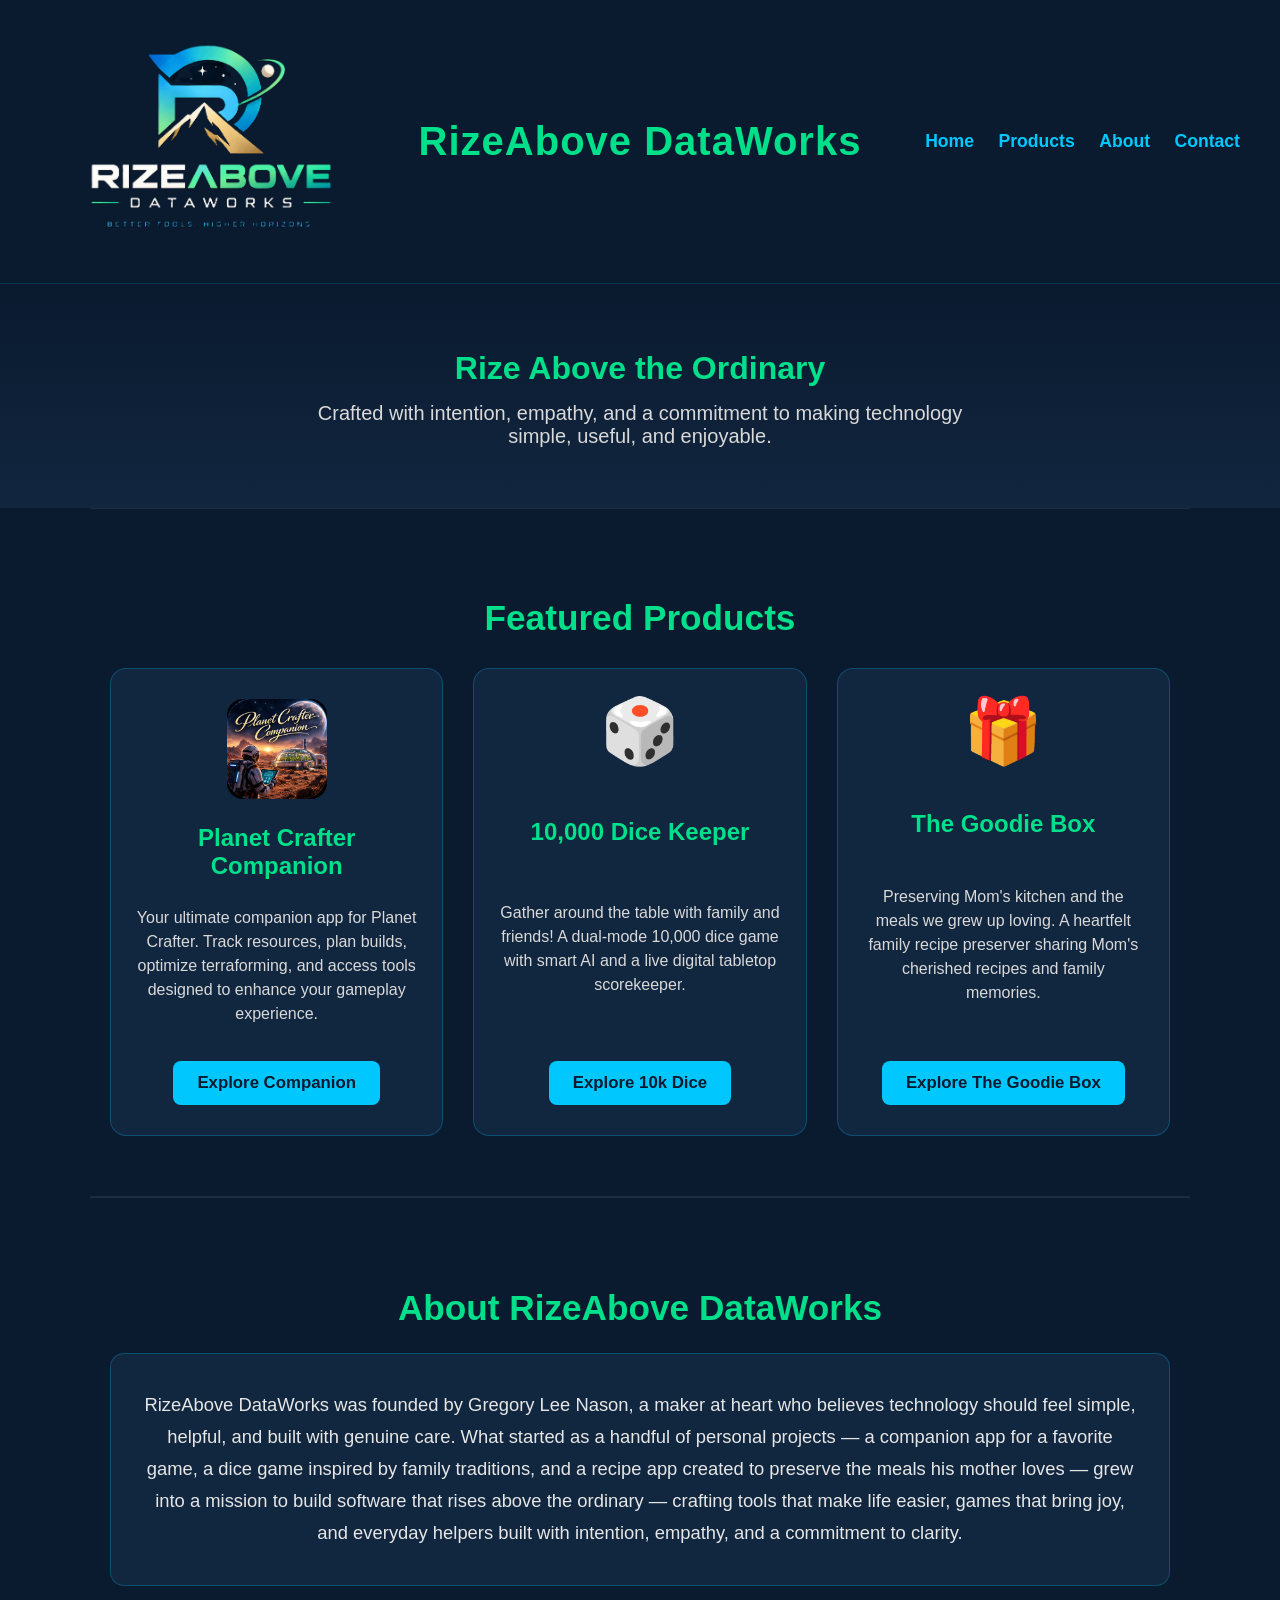
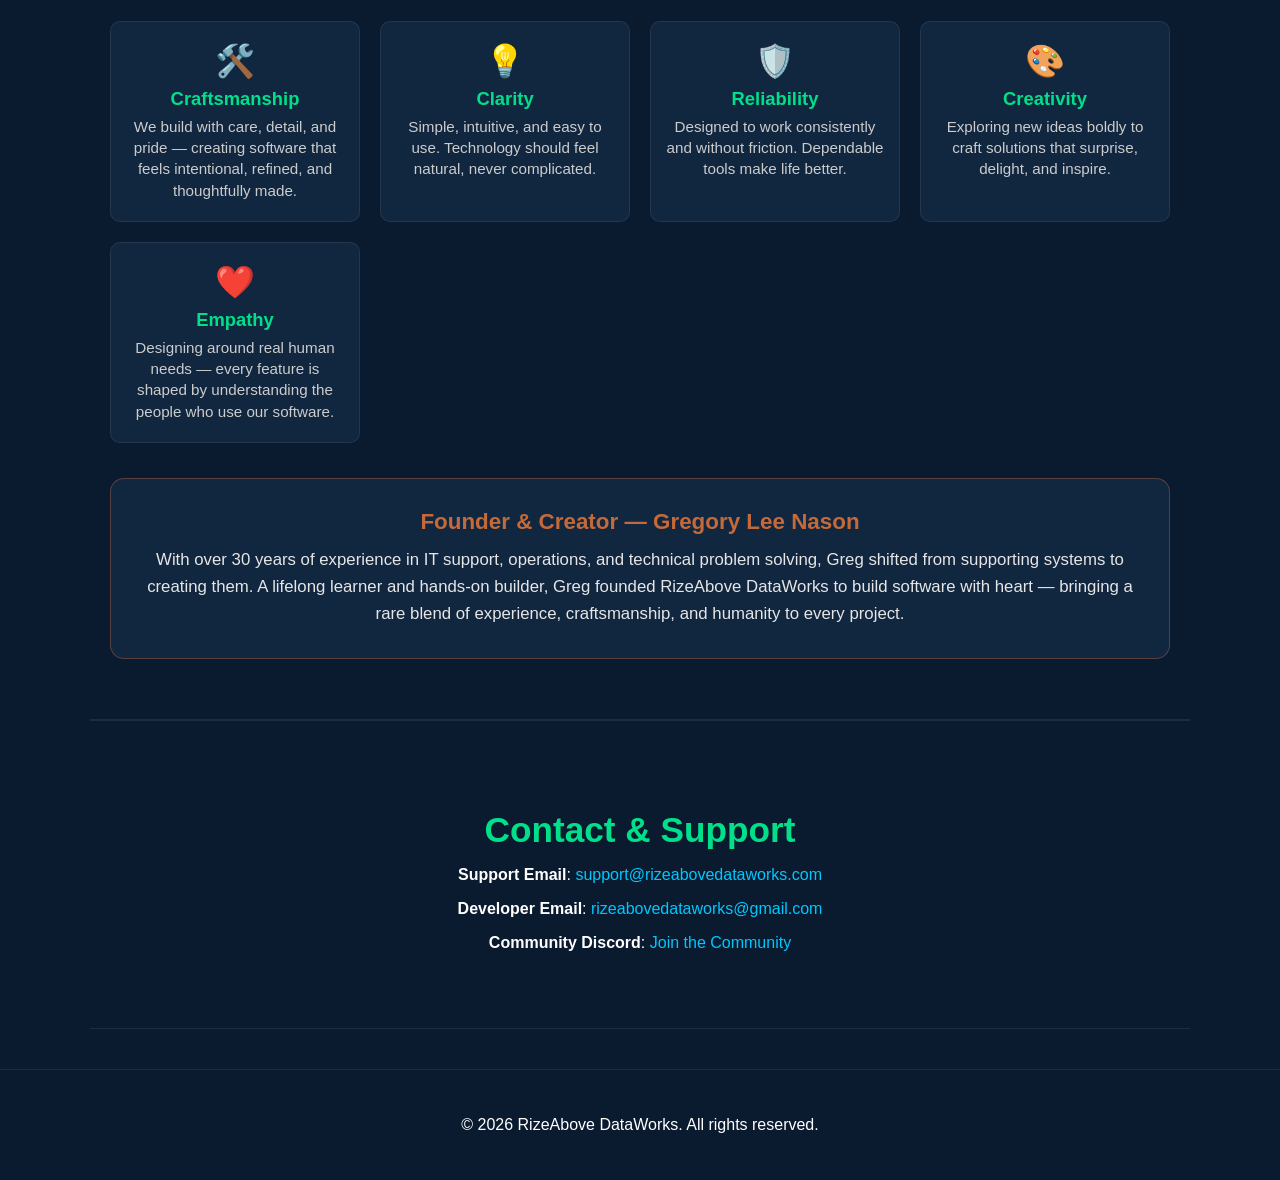
==== index.html @ 22bb2640 "Update website product titles to 10,000 Dice Keeper" ====
<!DOCTYPE html>
<html lang="en">
<head>
    <meta charset="UTF-8">
    <meta name="viewport" content="width=device-width, initial-scale=1.0">
    <title>RizeAbove DataWorks — Rize Above the Ordinary</title>
    <link rel="stylesheet" href="style.css">
</head>

<body>

<header class="header-bar">
    <div class="header-left">
        <a href="index.html"><img src="logo.png" alt="RizeAbove DataWorks Logo" class="logo"></a>
    </div>

    <div class="header-center">
        <h1 class="site-title">RizeAbove DataWorks</h1>
    </div>

    <nav class="header-right">
        <a href="#hero">Home</a>
        <a href="#products">Products</a>
        <a href="#about">About</a>
        <a href="#contact">Contact</a>
    </nav>
</header>

<section id="hero" class="hero-section text-center">
    <h2 class="hero-tagline">Rize Above the Ordinary</h2>
    <p class="hero-sub">Crafted with intention, empathy, and a commitment to making technology simple, useful, and enjoyable.</p>
</section>

<main class="main-container text-center">

<!-- FEATURED PRODUCTS GRID -->
<section id="products" class="section section-dark text-center">
    <h2 class="section-title">Featured Products</h2>

    <div class="products-grid">
        <div class="product-card-item">
            <img src="pcc_badge.png" alt="Planet Crafter Companion Badge" class="product-card-icon">
            <h3>Planet Crafter Companion</h3>
            <p>Your ultimate companion app for Planet Crafter. Track resources, plan builds, optimize terraforming, and access tools designed to enhance your gameplay experience.</p>
            <a href="companion.html" class="button">Explore Companion</a>
        </div>

        <div class="product-card-item">
            <div class="product-card-emoji">🎲</div>
            <h3>10,000 Dice Keeper</h3>
            <p>Gather around the table with family and friends! A dual-mode 10,000 dice game with smart AI and a live digital tabletop scorekeeper.</p>
            <a href="10k_dice.html" class="button">Explore 10k Dice</a>
        </div>

        <div class="product-card-item">
            <div class="product-card-emoji">🎁</div>
            <h3>The Goodie Box</h3>
            <p>Preserving Mom's kitchen and the meals we grew up loving. A heartfelt family recipe preserver sharing Mom's cherished recipes and family memories.</p>
            <a href="moms_kitchen.html" class="button">Explore The Goodie Box</a>
        </div>
    </div>
</section>

<!-- CARD-STYLE ABOUT RIZEABOVE DATAWORKS -->
<section id="about" class="section section-dark text-center">
    <h2 class="section-title">About RizeAbove DataWorks</h2>

    <div class="about-card">
        <p>RizeAbove DataWorks was founded by Gregory Lee Nason, a maker at heart who believes technology should feel simple, helpful, and built with genuine care. What started as a handful of personal projects — a companion app for a favorite game, a dice game inspired by family traditions, and a recipe app created to preserve the meals his mother loves — grew into a mission to build software that rises above the ordinary — crafting tools that make life easier, games that bring joy, and everyday helpers built with intention, empathy, and a commitment to clarity.</p>
    </div>

    <!-- MISSION & BRAND VALUES CARDS -->
    <div class="brand-values-grid">
        <div class="value-card">
            <div class="value-icon">🛠️</div>
            <h4>Craftsmanship</h4>
            <p>We build with care, detail, and pride — creating software that feels intentional, refined, and thoughtfully made.</p>
        </div>

        <div class="value-card">
            <div class="value-icon">💡</div>
            <h4>Clarity</h4>
            <p>Simple, intuitive, and easy to use. Technology should feel natural, never complicated.</p>
        </div>

        <div class="value-card">
            <div class="value-icon">🛡️</div>
            <h4>Reliability</h4>
            <p>Designed to work consistently and without friction. Dependable tools make life better.</p>
        </div>

        <div class="value-card">
            <div class="value-icon">🎨</div>
            <h4>Creativity</h4>
            <p>Exploring new ideas boldly to craft solutions that surprise, delight, and inspire.</p>
        </div>

        <div class="value-card">
            <div class="value-icon">❤️</div>
            <h4>Empathy</h4>
            <p>Designing around real human needs — every feature is shaped by understanding the people who use our software.</p>
        </div>
    </div>

    <!-- FOUNDER BIO CARD -->
    <div class="founder-card">
        <h3>Founder &amp; Creator — Gregory Lee Nason</h3>
        <p>With over 30 years of experience in IT support, operations, and technical problem solving, Greg shifted from supporting systems to creating them. A lifelong learner and hands-on builder, Greg founded RizeAbove DataWorks to build software with heart — bringing a rare blend of experience, craftsmanship, and humanity to every project.</p>
    </div>

</section>

<section id="contact" class="section section-dark text-center">
    <h2 class="section-title">Contact &amp; Support</h2>
    <p><strong>Support Email</strong>: <a href="mailto:support@rizeabovedataworks.com">support@rizeabovedataworks.com</a></p>
    <p><strong>Developer Email</strong>: <a href="mailto:rizeabovedataworks@gmail.com">rizeabovedataworks@gmail.com</a></p>
    <p><strong>Community Discord</strong>: <a href="https://discord.gg/yourserver" target="_blank">Join the Community</a></p>
</section>

</main>

<footer>
    <p>© 2026 RizeAbove DataWorks. All rights reserved.</p>
</footer>

</body>
</html>
---- style.css ----
/* GLOBAL */
body {
    margin: 0;
    font-family: Arial, sans-serif;
    background-color: #0A1A2F;
    color: #FFFFFF;
    scroll-behavior: smooth;
    text-align: center;
}

.text-center {
    text-align: center;
}

a {
    color: #00C8FF;
    text-decoration: none;
    transition: color 0.2s ease;
}

a:hover {
    color: #00E08A;
}

/* HEADER */
.header-bar {
    display: grid;
    grid-template-columns: 1fr 1.5fr 1fr;
    align-items: center;
    padding: 18px 40px;
    background-color: #0A1A2F;
    position: sticky;
    top: 0;
    z-index: 100;
    border-bottom: 1px solid rgba(0, 200, 255, 0.15);
}

.logo {
    max-width: 280px;
    height: auto;
}

.header-center {
    text-align: center;
}

.site-title {
    font-size: 2.5rem;
    margin: 0;
    color: #00E08A;
    letter-spacing: 1px;
}

.header-right {
    text-align: right;
}

.header-right a {
    margin-left: 20px;
    font-size: 1.1rem;
    font-weight: bold;
}

/* HERO */
.hero-section {
    text-align: center;
    padding: 40px 20px 60px;
    background: linear-gradient(#0A1A2F, #11263F);
}

.hero-badge {
    width: 140px;
    height: 140px;
    margin-bottom: 15px;
    border-radius: 20px;
    box-shadow: 0 0 20px rgba(0, 224, 138, 0.3);
}

.hero-title {
    font-size: 3rem;
    margin: 10px 0;
    color: #FFFFFF;
}

.hero-tagline {
    font-size: 2rem;
    margin-bottom: 15px;
    color: #00E08A;
}

.hero-sub {
    font-size: 1.25rem;
    color: #D9D9D9;
    max-width: 700px;
    margin: 0 auto;
}

/* MAIN CONTAINER */
.main-container {
    max-width: 1100px;
    margin: 0 auto;
    padding: 0 20px;
}

/* SECTIONS */
.section {
    padding: 60px 20px;
    margin: 0 auto;
    text-align: center;
}

.section-dark {
    background-color: #0A1A2F;
    border-top: 1px solid rgba(255,255,255,0.08);
    border-bottom: 1px solid rgba(255,255,255,0.08);
}

.section-title {
    font-size: 2.2rem;
    color: #00E08A;
    margin-bottom: 15px;
}

.section-sub {
    font-size: 1.1rem;
    color: #D9D9D9;
    margin-bottom: 40px;
}

/* PRODUCTS GRID (HOMEPAGE) */
.products-grid {
    display: grid;
    grid-template-columns: repeat(auto-fit, minmax(300px, 1fr));
    gap: 30px;
    margin-top: 30px;
}

.product-card-item {
    background-color: #11263F;
    padding: 30px 25px;
    border-radius: 16px;
    border: 1px solid rgba(0, 200, 255, 0.25);
    text-align: center;
    transition: transform 0.2s ease, border-color 0.2s ease, box-shadow 0.2s ease;
    display: flex;
    flex-direction: column;
    align-items: center;
    justify-content: space-between;
}

.product-card-item:hover {
    transform: translateY(-6px);
    border-color: #00E08A;
    box-shadow: 0 0 25px rgba(0, 224, 138, 0.2);
}

.product-card-icon {
    width: 100px;
    height: 100px;
    border-radius: 16px;
    margin-bottom: 15px;
}

.product-card-emoji {
    font-size: 4rem;
    margin-bottom: 15px;
    line-height: 1;
}

.product-card-item h3 {
    color: #00E08A;
    font-size: 1.5rem;
    margin: 10px 0;
}

.product-card-item p {
    color: #D9D9D9;
    font-size: 1rem;
    line-height: 1.5;
    margin-bottom: 20px;
}

/* ABOUT CARDS & BRAND FOUNDATION */
.about-card {
    background-color: #11263F;
    padding: 35px 30px;
    border-radius: 14px;
    border: 1px solid rgba(0, 200, 255, 0.25);
    margin-top: 25px;
    margin-bottom: 35px;
    text-align: center;
}

.about-card p {
    font-size: 1.15rem;
    line-height: 1.75;
    color: #E6E6E6;
    margin: 0;
}

.brand-values-grid {
    display: grid;
    grid-template-columns: repeat(auto-fit, minmax(200px, 1fr));
    gap: 20px;
    margin-bottom: 35px;
}

.value-card {
    background-color: #11263F;
    padding: 20px 15px;
    border-radius: 10px;
    border: 1px solid rgba(255, 255, 255, 0.08);
    text-align: center;
    transition: transform 0.2s ease, border-color 0.2s ease;
}

.value-card:hover {
    transform: translateY(-3px);
    border-color: #00E08A;
}

.value-icon {
    font-size: 2rem;
    margin-bottom: 8px;
}

.value-card h4 {
    color: #00E08A;
    font-size: 1.15rem;
    margin: 6px 0;
}

.value-card p {
    color: #CCCCCC;
    font-size: 0.95rem;
    line-height: 1.4;
    margin: 0;
}

.founder-card {
    background-color: #11263F;
    padding: 30px 25px;
    border-radius: 14px;
    border: 1px solid rgba(196, 106, 58, 0.4);
    text-align: center;
}

.founder-card h3 {
    color: #C46A3A;
    font-size: 1.4rem;
    margin-top: 0;
    margin-bottom: 12px;
}

.founder-card p {
    color: #E6E6E6;
    font-size: 1.05rem;
    line-height: 1.6;
    margin: 0;
}

/* FEATURES GRID */
.features-grid {
    display: grid;
    grid-template-columns: repeat(auto-fit, minmax(300px, 1fr));
    gap: 25px;
    margin-top: 30px;
}

.feature-card {
    background-color: #11263F;
    padding: 30px 20px;
    border-radius: 12px;
    border: 1px solid rgba(0, 200, 255, 0.2);
    text-align: center;
    transition: transform 0.2s ease, border-color 0.2s ease;
}

.feature-card:hover {
    transform: translateY(-5px);
    border-color: #00E08A;
}

.feature-icon {
    font-size: 2.5rem;
    margin-bottom: 12px;
}

.feature-card h3 {
    color: #00C8FF;
    font-size: 1.4rem;
    margin-bottom: 10px;
}

.feature-card p {
    color: #D9D9D9;
    font-size: 1rem;
    line-height: 1.5;
}

/* APP SCREENSHOTS GRID */
.app-screenshots-grid {
    display: grid;
    grid-template-columns: repeat(auto-fit, minmax(280px, 1fr));
    gap: 30px;
    margin-top: 30px;
}

.ss-card {
    background-color: #11263F;
    padding: 20px;
    border-radius: 16px;
    border: 1px solid rgba(0, 200, 255, 0.25);
    text-align: center;
    transition: transform 0.2s ease, border-color 0.2s ease, box-shadow 0.2s ease;
}

.ss-card:hover {
    transform: translateY(-6px);
    border-color: #00E08A;
    box-shadow: 0 0 25px rgba(0, 224, 138, 0.2);
}

.ss-img {
    width: 100%;
    max-height: 480px;
    object-fit: contain;
    border-radius: 12px;
    background-color: #0A1A2F;
    border: 1px solid rgba(255, 255, 255, 0.1);
}

.ss-card h4 {
    color: #00E08A;
    font-size: 1.35rem;
    margin: 16px 0 8px;
}

.ss-card p {
    color: #D9D9D9;
    font-size: 0.95rem;
    line-height: 1.45;
    margin: 0;
}

/* GALLERY GRID */
.gallery-grid {
    display: grid;
    grid-template-columns: repeat(auto-fit, minmax(320px, 1fr));
    gap: 30px;
    margin-top: 30px;
}

.gallery-card {
    background-color: #11263F;
    padding: 20px;
    border-radius: 14px;
    border: 1px solid rgba(255, 255, 255, 0.1);
    text-align: center;
    transition: transform 0.2s ease, border-color 0.2s ease;
}

.gallery-card:hover {
    transform: translateY(-5px);
    border-color: #00E08A;
}

.gallery-img {
    width: 100%;
    height: 200px;
    object-fit: cover;
    border-radius: 10px;
    border: 1px solid rgba(0, 200, 255, 0.3);
}

.gallery-card h4 {
    color: #00E08A;
    font-size: 1.3rem;
    margin: 15px 0 8px;
}

.gallery-card p {
    color: #D9D9D9;
    font-size: 0.95rem;
    line-height: 1.4;
}

/* PRODUCT FLEX */
.product-flex {
    display: flex;
    align-items: center;
    justify-content: center;
    gap: 30px;
    margin-top: 25px;
    text-align: left;
}

.product-icon {
    width: 130px;
    height: 130px;
    border-radius: 16px;
}

/* BUTTON */
.button {
    display: inline-block;
    margin-top: 15px;
    padding: 12px 24px;
    background-color: #00C8FF;
    color: #0A1A2F;
    border-radius: 8px;
    font-weight: bold;
    font-size: 1.05rem;
    transition: background-color 0.2s ease;
}

.button:hover {
    background-color: #00E08A;
}

/* FOOTER */
footer {
    text-align: center;
    padding: 30px 20px;
    border-top: 1px solid rgba(255,255,255,0.08);
    margin-top: 40px;
}

.disclaimer {
    color: #888888;
    font-size: 0.85rem;
    margin-top: 8px;
}
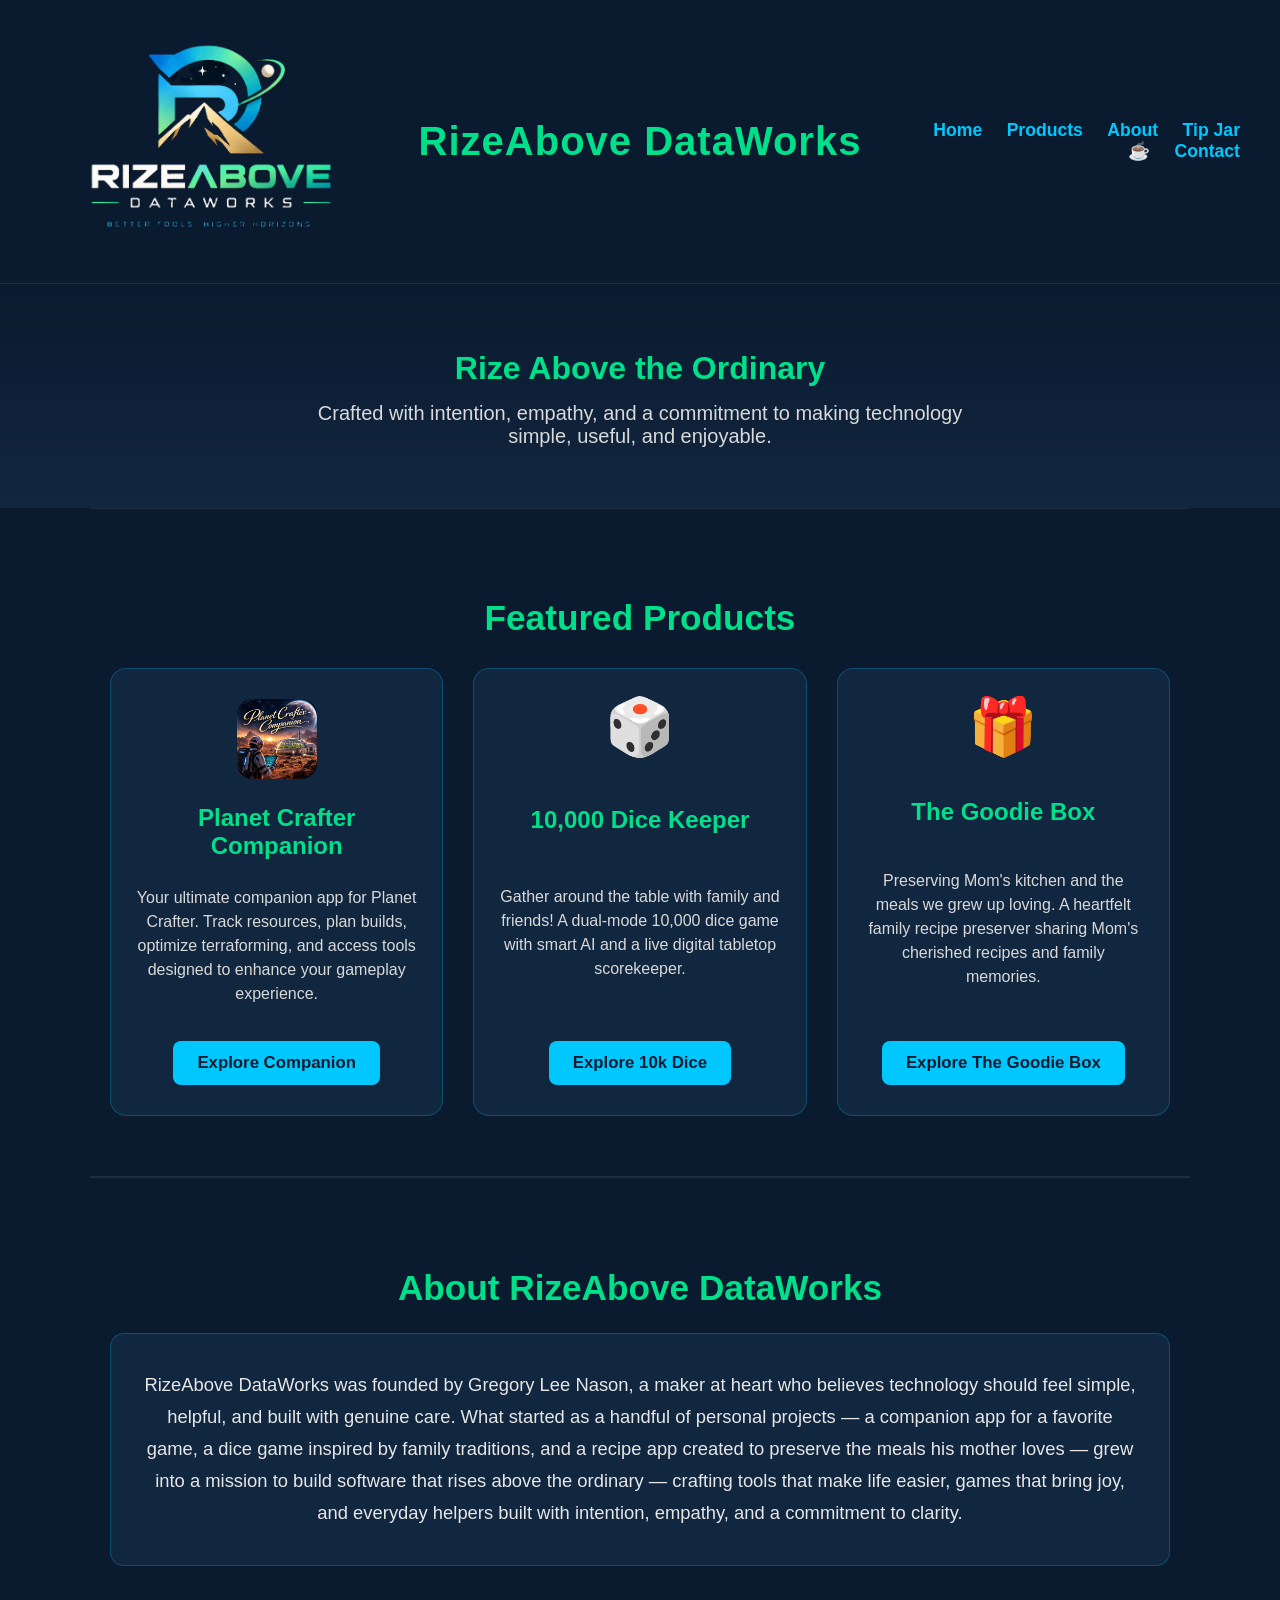
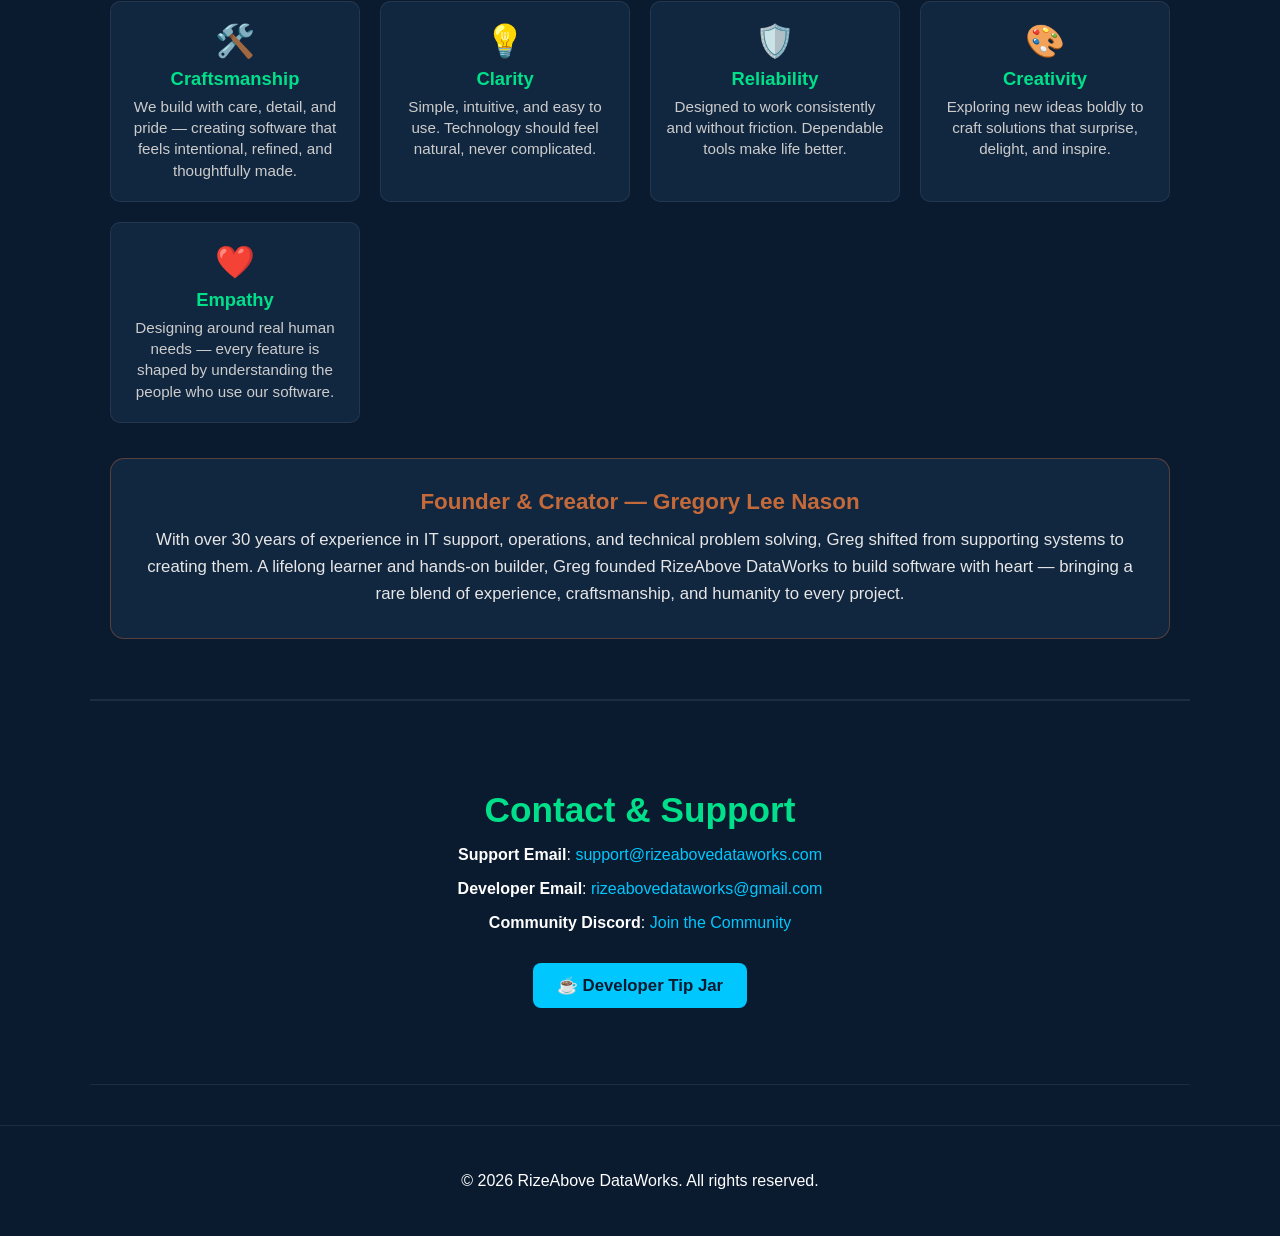
==== commit 30e1e22c: "Add dedicated tip.html Developer Tip Jar page linked to PayPal donate checkout" ====
--- a/index.html
+++ b/index.html
@@ -22,6 +22,7 @@
         <a href="#hero">Home</a>
         <a href="#products">Products</a>
         <a href="#about">About</a>
+        <a href="tip.html">Tip Jar ☕</a>
         <a href="#contact">Contact</a>
     </nav>
 </header>
@@ -115,6 +116,7 @@
     <p><strong>Support Email</strong>: <a href="mailto:support@rizeabovedataworks.com">support@rizeabovedataworks.com</a></p>
     <p><strong>Developer Email</strong>: <a href="mailto:rizeabovedataworks@gmail.com">rizeabovedataworks@gmail.com</a></p>
     <p><strong>Community Discord</strong>: <a href="https://discord.gg/yourserver" target="_blank">Join the Community</a></p>
+    <p style="margin-top: 15px;"><a href="tip.html" class="button">☕ Developer Tip Jar</a></p>
 </section>
 
 </main>
--- a/style.css
+++ b/style.css
@@ -155,14 +155,15 @@
 }
 
 .product-card-icon {
-    width: 100px;
-    height: 100px;
+    width: 80px;
+    height: 80px;
+    object-fit: contain;
     border-radius: 16px;
     margin-bottom: 15px;
 }
 
 .product-card-emoji {
-    font-size: 4rem;
+    font-size: 3.5rem;
     margin-bottom: 15px;
     line-height: 1;
 }
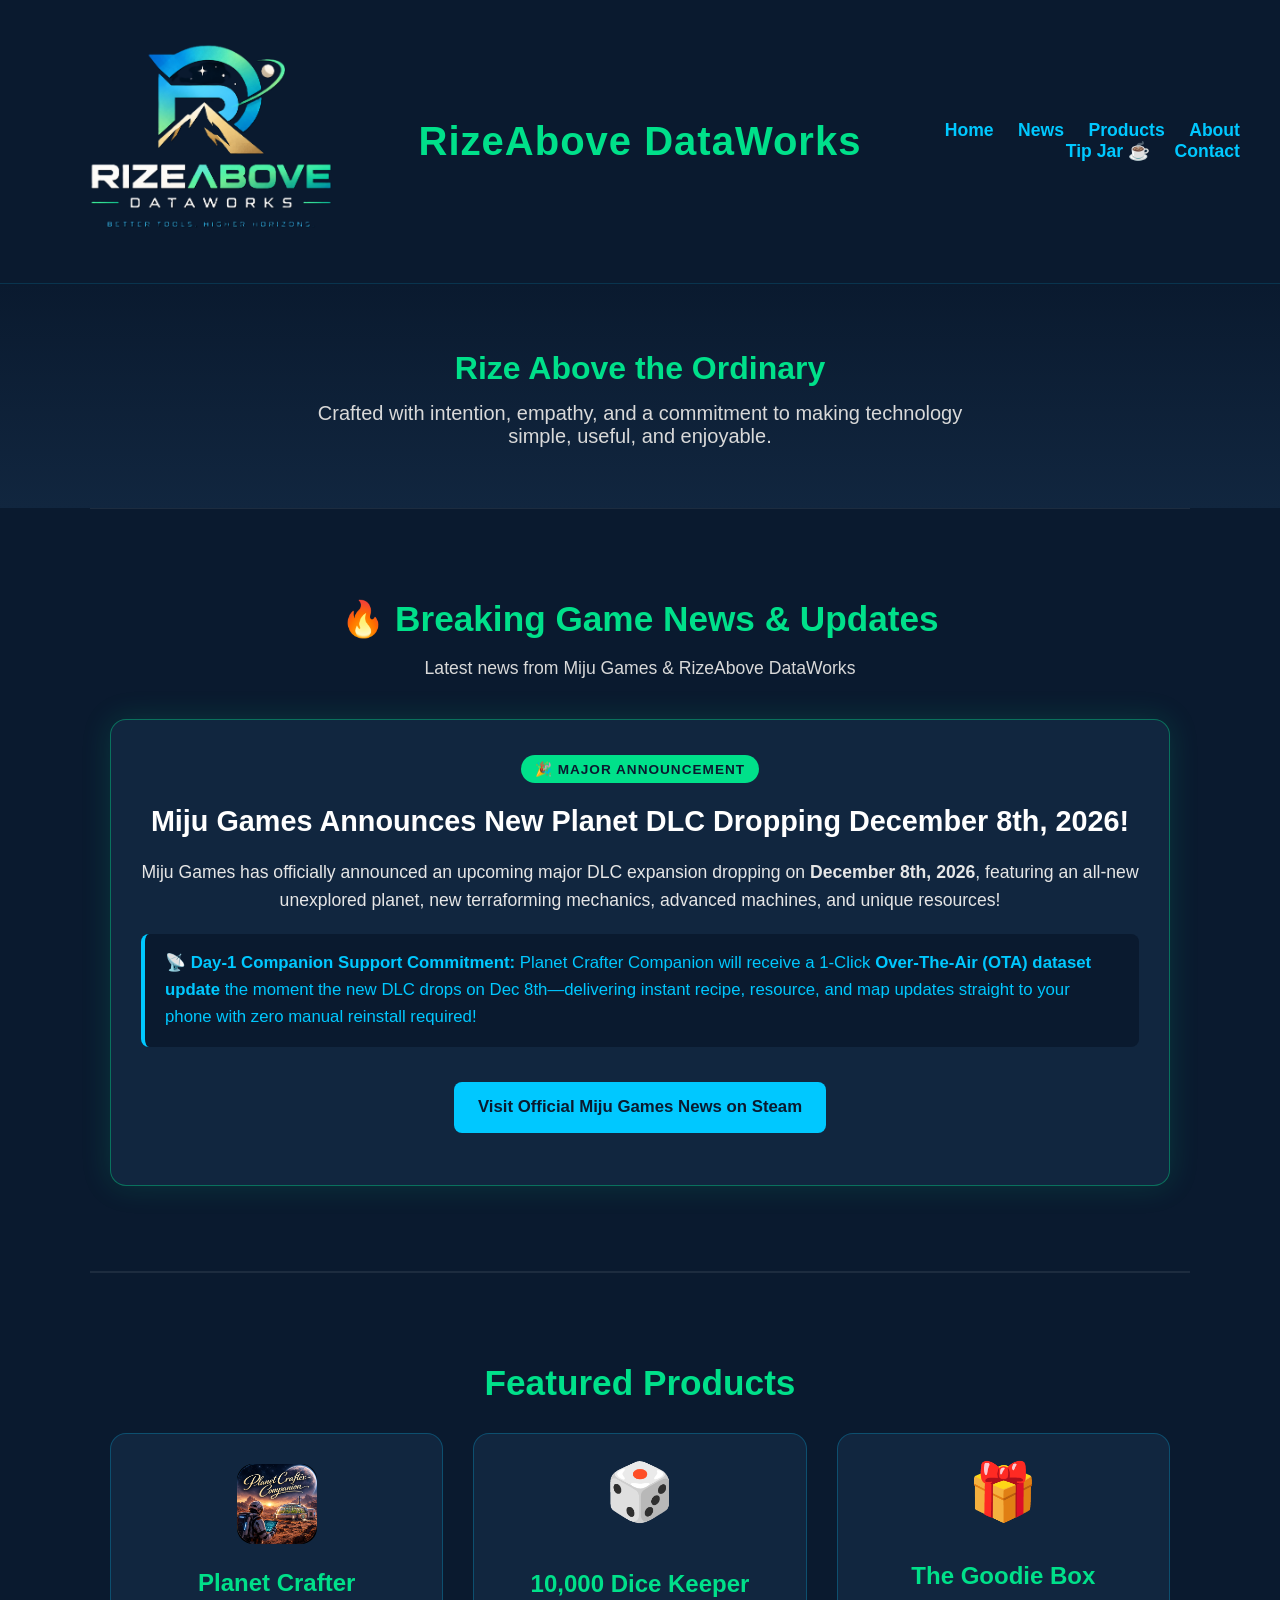
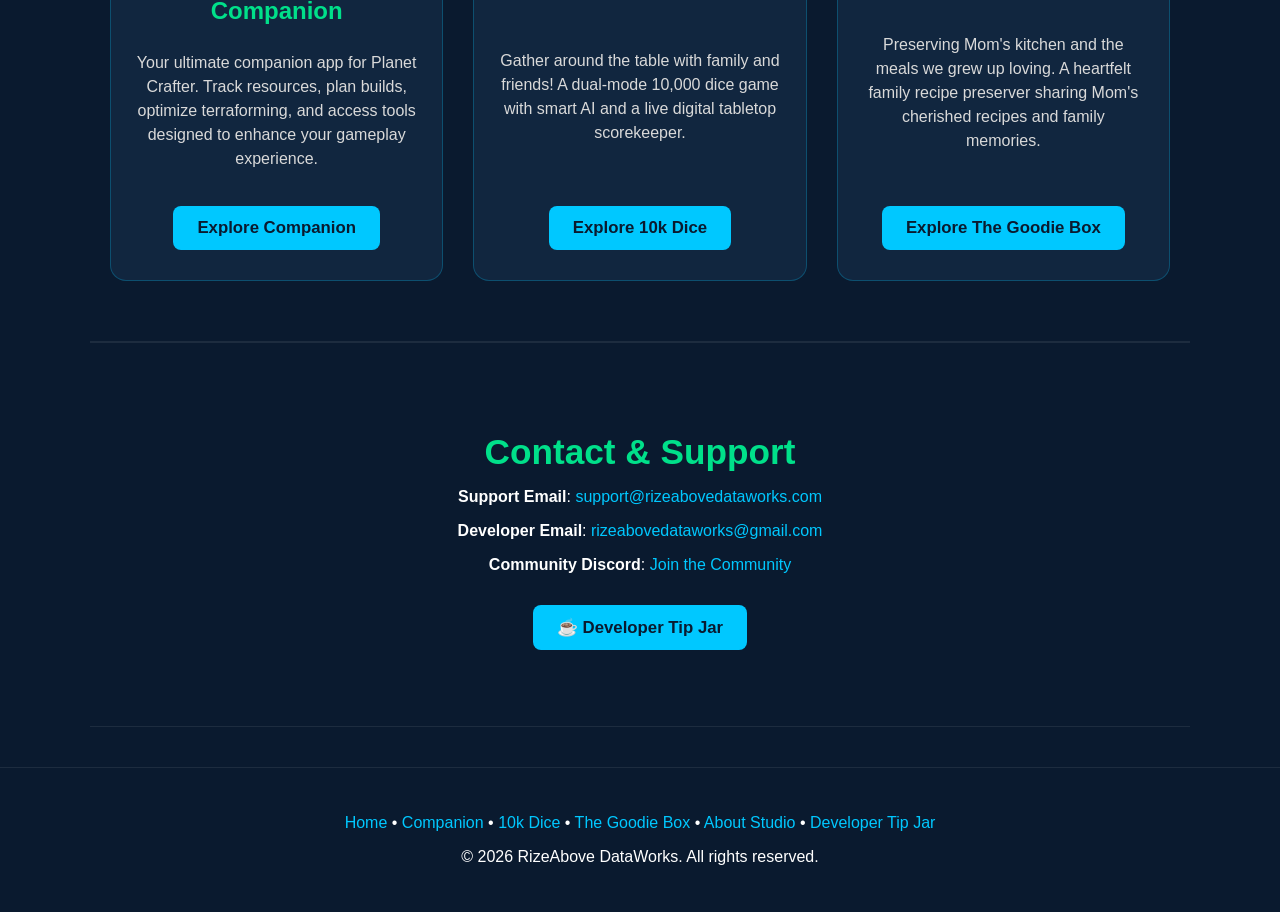
==== commit 45aee9d0: "Reconstruct website hierarchy: Add breaking Dec 8th DLC news section on homepage and move Brand Foun" ====
--- a/index.html
+++ b/index.html
@@ -20,8 +20,9 @@
 
     <nav class="header-right">
         <a href="#hero">Home</a>
+        <a href="#news">News</a>
         <a href="#products">Products</a>
-        <a href="#about">About</a>
+        <a href="about.html">About</a>
         <a href="tip.html">Tip Jar ☕</a>
         <a href="#contact">Contact</a>
     </nav>
@@ -33,6 +34,26 @@
 </section>
 
 <main class="main-container text-center">
+
+<!-- BREAKING GAME NEWS SECTION (DEC 8TH PLANET DLC) -->
+<section id="news" class="section section-dark text-center">
+    <h2 class="section-title">🔥 Breaking Game News &amp; Updates</h2>
+    <p class="section-sub">Latest news from Miju Games &amp; RizeAbove DataWorks</p>
+
+    <div class="news-card">
+        <div class="news-badge">🎉 MAJOR ANNOUNCEMENT</div>
+        <h3>Miju Games Announces New Planet DLC Dropping December 8th, 2026!</h3>
+        <p>Miju Games has officially announced an upcoming major DLC expansion dropping on <strong>December 8th, 2026</strong>, featuring an all-new unexplored planet, new terraforming mechanics, advanced machines, and unique resources!</p>
+
+        <div class="news-callout">
+            <p><strong>📡 Day-1 Companion Support Commitment:</strong> Planet Crafter Companion will receive a 1-Click <strong>Over-The-Air (OTA) dataset update</strong> the moment the new DLC drops on Dec 8th—delivering instant recipe, resource, and map updates straight to your phone with zero manual reinstall required!</p>
+        </div>
+
+        <p style="margin-top: 20px;">
+            <a href="https://store.steampowered.com/app/1284190/The_Planet_Crafter/" target="_blank" class="button">Visit Official Miju Games News on Steam</a>
+        </p>
+    </div>
+</section>
 
 <!-- FEATURED PRODUCTS GRID -->
 <section id="products" class="section section-dark text-center">
@@ -62,55 +83,7 @@
     </div>
 </section>
 
-<!-- CARD-STYLE ABOUT RIZEABOVE DATAWORKS -->
-<section id="about" class="section section-dark text-center">
-    <h2 class="section-title">About RizeAbove DataWorks</h2>
-
-    <div class="about-card">
-        <p>RizeAbove DataWorks was founded by Gregory Lee Nason, a maker at heart who believes technology should feel simple, helpful, and built with genuine care. What started as a handful of personal projects — a companion app for a favorite game, a dice game inspired by family traditions, and a recipe app created to preserve the meals his mother loves — grew into a mission to build software that rises above the ordinary — crafting tools that make life easier, games that bring joy, and everyday helpers built with intention, empathy, and a commitment to clarity.</p>
-    </div>
-
-    <!-- MISSION & BRAND VALUES CARDS -->
-    <div class="brand-values-grid">
-        <div class="value-card">
-            <div class="value-icon">🛠️</div>
-            <h4>Craftsmanship</h4>
-            <p>We build with care, detail, and pride — creating software that feels intentional, refined, and thoughtfully made.</p>
-        </div>
-
-        <div class="value-card">
-            <div class="value-icon">💡</div>
-            <h4>Clarity</h4>
-            <p>Simple, intuitive, and easy to use. Technology should feel natural, never complicated.</p>
-        </div>
-
-        <div class="value-card">
-            <div class="value-icon">🛡️</div>
-            <h4>Reliability</h4>
-            <p>Designed to work consistently and without friction. Dependable tools make life better.</p>
-        </div>
-
-        <div class="value-card">
-            <div class="value-icon">🎨</div>
-            <h4>Creativity</h4>
-            <p>Exploring new ideas boldly to craft solutions that surprise, delight, and inspire.</p>
-        </div>
-
-        <div class="value-card">
-            <div class="value-icon">❤️</div>
-            <h4>Empathy</h4>
-            <p>Designing around real human needs — every feature is shaped by understanding the people who use our software.</p>
-        </div>
-    </div>
-
-    <!-- FOUNDER BIO CARD -->
-    <div class="founder-card">
-        <h3>Founder &amp; Creator — Gregory Lee Nason</h3>
-        <p>With over 30 years of experience in IT support, operations, and technical problem solving, Greg shifted from supporting systems to creating them. A lifelong learner and hands-on builder, Greg founded RizeAbove DataWorks to build software with heart — bringing a rare blend of experience, craftsmanship, and humanity to every project.</p>
-    </div>
-
-</section>
-
+<!-- CONTACT & SUPPORT -->
 <section id="contact" class="section section-dark text-center">
     <h2 class="section-title">Contact &amp; Support</h2>
     <p><strong>Support Email</strong>: <a href="mailto:support@rizeabovedataworks.com">support@rizeabovedataworks.com</a></p>
@@ -122,6 +95,7 @@
 </main>
 
 <footer>
+    <p><a href="index.html">Home</a> • <a href="companion.html">Companion</a> • <a href="10k_dice.html">10k Dice</a> • <a href="moms_kitchen.html">The Goodie Box</a> • <a href="about.html">About Studio</a> • <a href="tip.html">Developer Tip Jar</a></p>
     <p>© 2026 RizeAbove DataWorks. All rights reserved.</p>
 </footer>
 
--- a/style.css
+++ b/style.css
@@ -127,6 +127,60 @@
     margin-bottom: 40px;
 }
 
+/* BREAKING NEWS CARD STYLING */
+.news-card {
+    background-color: #11263F;
+    padding: 35px 30px;
+    border-radius: 16px;
+    border: 1px solid rgba(0, 224, 138, 0.4);
+    text-align: center;
+    box-shadow: 0 0 30px rgba(0, 224, 138, 0.15);
+    margin-top: 25px;
+    margin-bottom: 25px;
+}
+
+.news-badge {
+    display: inline-block;
+    background-color: #00E08A;
+    color: #0A1A2F;
+    font-weight: bold;
+    font-size: 0.85rem;
+    padding: 6px 14px;
+    border-radius: 20px;
+    letter-spacing: 1px;
+    margin-bottom: 15px;
+}
+
+.news-card h3 {
+    color: #FFFFFF;
+    font-size: 1.8rem;
+    margin-top: 5px;
+    margin-bottom: 15px;
+    line-height: 1.3;
+}
+
+.news-card p {
+    color: #E6E6E6;
+    font-size: 1.1rem;
+    line-height: 1.6;
+}
+
+.news-callout {
+    background-color: #0A1A2F;
+    border-left: 4px solid #00C8FF;
+    padding: 16px 20px;
+    border-radius: 8px;
+    margin-top: 20px;
+    margin-bottom: 20px;
+    text-align: left;
+}
+
+.news-callout p {
+    margin: 0;
+    color: #00C8FF;
+    font-size: 1.05rem;
+}
+
 /* PRODUCTS GRID (HOMEPAGE) */
 .products-grid {
     display: grid;
@@ -432,3 +486,86 @@
     font-size: 0.85rem;
     margin-top: 8px;
 }
+
+/* RESPONSIVE MEDIA QUERIES FOR DESKTOP, TABLET & MOBILE */
+
+/* TABLETS (Max-width: 992px) */
+@media screen and (max-width: 992px) {
+    .header-bar {
+        grid-template-columns: 1fr;
+        gap: 15px;
+        padding: 15px 20px;
+        text-align: center;
+    }
+
+    .header-left, .header-center, .header-right {
+        text-align: center;
+    }
+
+    .header-right a {
+        margin: 0 10px;
+    }
+
+    .hero-title {
+        font-size: 2.4rem;
+    }
+
+    .hero-tagline {
+        font-size: 1.6rem;
+    }
+
+    .site-title {
+        font-size: 2.2rem;
+    }
+
+    .logo {
+        max-width: 220px;
+    }
+}
+
+/* MOBILE PHONES (Max-width: 600px) */
+@media screen and (max-width: 600px) {
+    .header-bar {
+        padding: 12px 15px;
+    }
+
+    .header-right {
+        display: flex;
+        flex-wrap: wrap;
+        justify-content: center;
+        gap: 10px;
+    }
+
+    .header-right a {
+        margin: 0 5px;
+        font-size: 1rem;
+    }
+
+    .hero-title {
+        font-size: 1.8rem;
+    }
+
+    .hero-tagline {
+        font-size: 1.3rem;
+    }
+
+    .hero-sub {
+        font-size: 1rem;
+    }
+
+    .section-title {
+        font-size: 1.75rem;
+    }
+
+    .about-card, .founder-card {
+        padding: 20px 15px;
+    }
+
+    .about-card p, .founder-card p {
+        font-size: 1rem;
+    }
+
+    .products-grid, .features-grid, .app-screenshots-grid, .gallery-grid {
+        grid-template-columns: 1fr;
+    }
+}
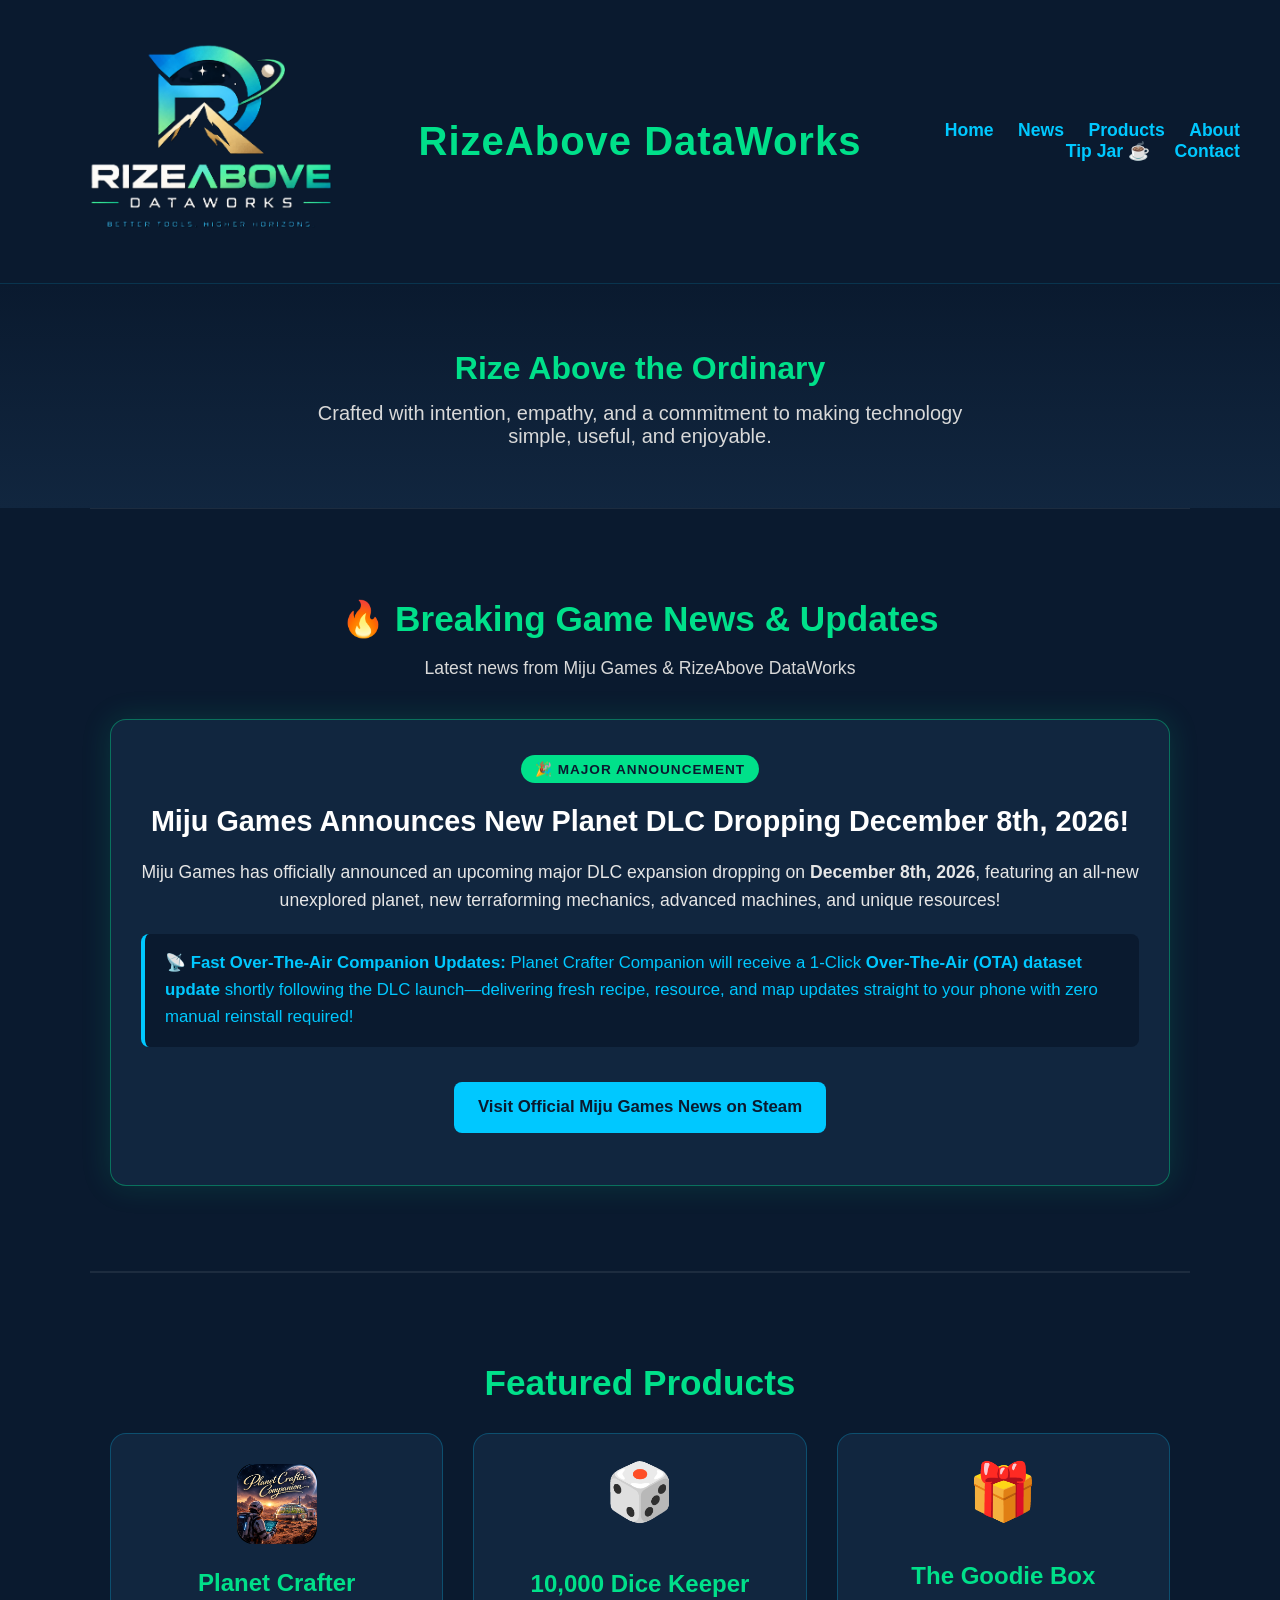
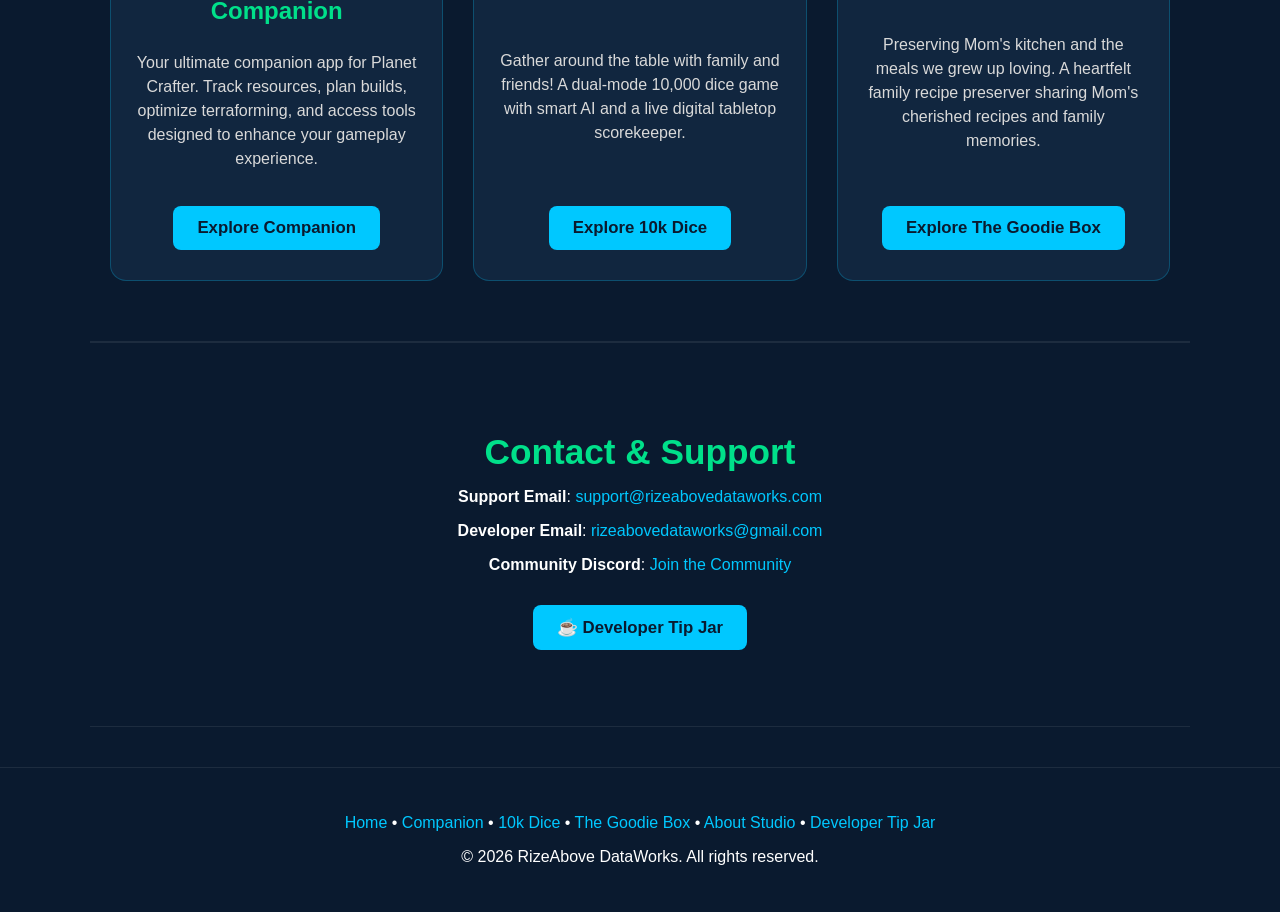
==== commit d312e764: "Refine website copy to state fast Over-The-Air dataset updates following DLC launch" ====
--- a/index.html
+++ b/index.html
@@ -46,7 +46,7 @@
         <p>Miju Games has officially announced an upcoming major DLC expansion dropping on <strong>December 8th, 2026</strong>, featuring an all-new unexplored planet, new terraforming mechanics, advanced machines, and unique resources!</p>
 
         <div class="news-callout">
-            <p><strong>📡 Day-1 Companion Support Commitment:</strong> Planet Crafter Companion will receive a 1-Click <strong>Over-The-Air (OTA) dataset update</strong> the moment the new DLC drops on Dec 8th—delivering instant recipe, resource, and map updates straight to your phone with zero manual reinstall required!</p>
+            <p><strong>📡 Fast Over-The-Air Companion Updates:</strong> Planet Crafter Companion will receive a 1-Click <strong>Over-The-Air (OTA) dataset update</strong> shortly following the DLC launch—delivering fresh recipe, resource, and map updates straight to your phone with zero manual reinstall required!</p>
         </div>
 
         <p style="margin-top: 20px;">
--- a/style.css
+++ b/style.css
@@ -1,4 +1,4 @@
-/* GLOBAL */
+/* GLOBAL — RizeAbove DataWorks v2.1 Responsive Studio Site */
 body {
     margin: 0;
     font-family: Arial, sans-serif;
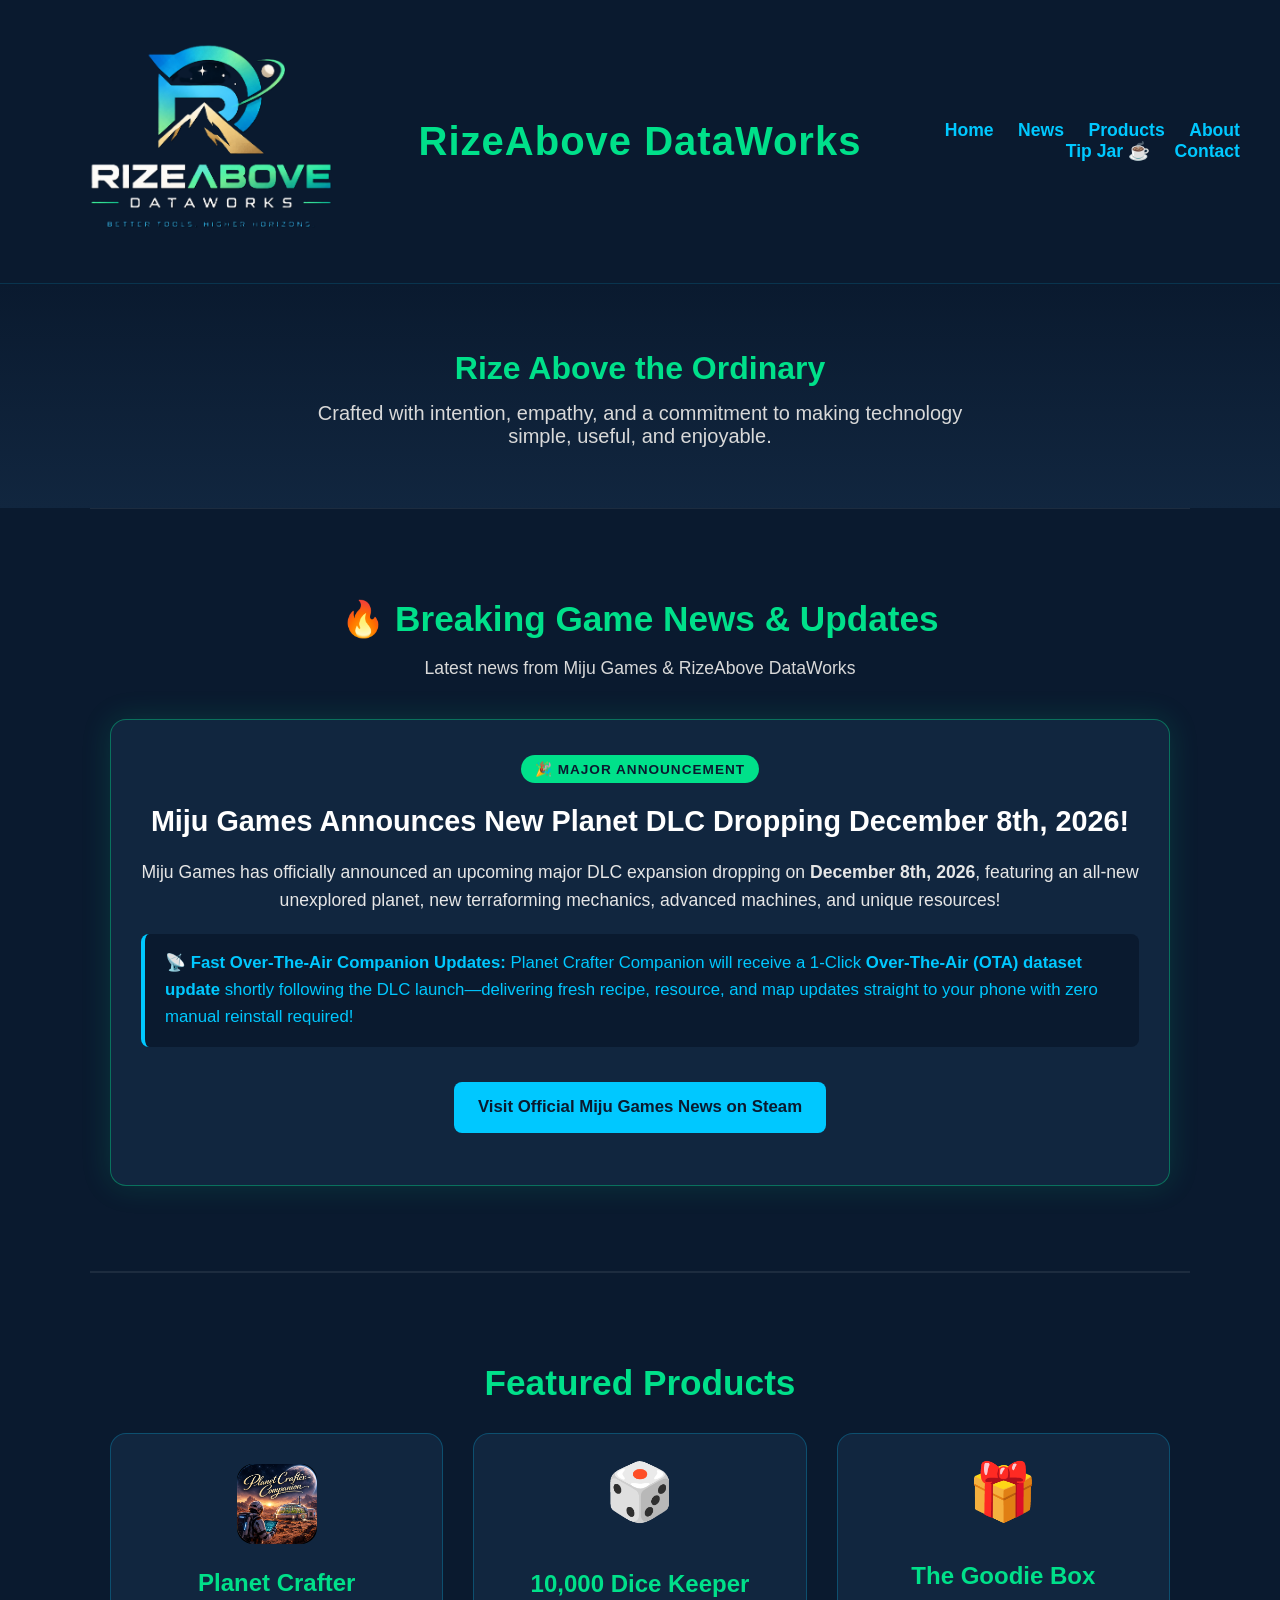
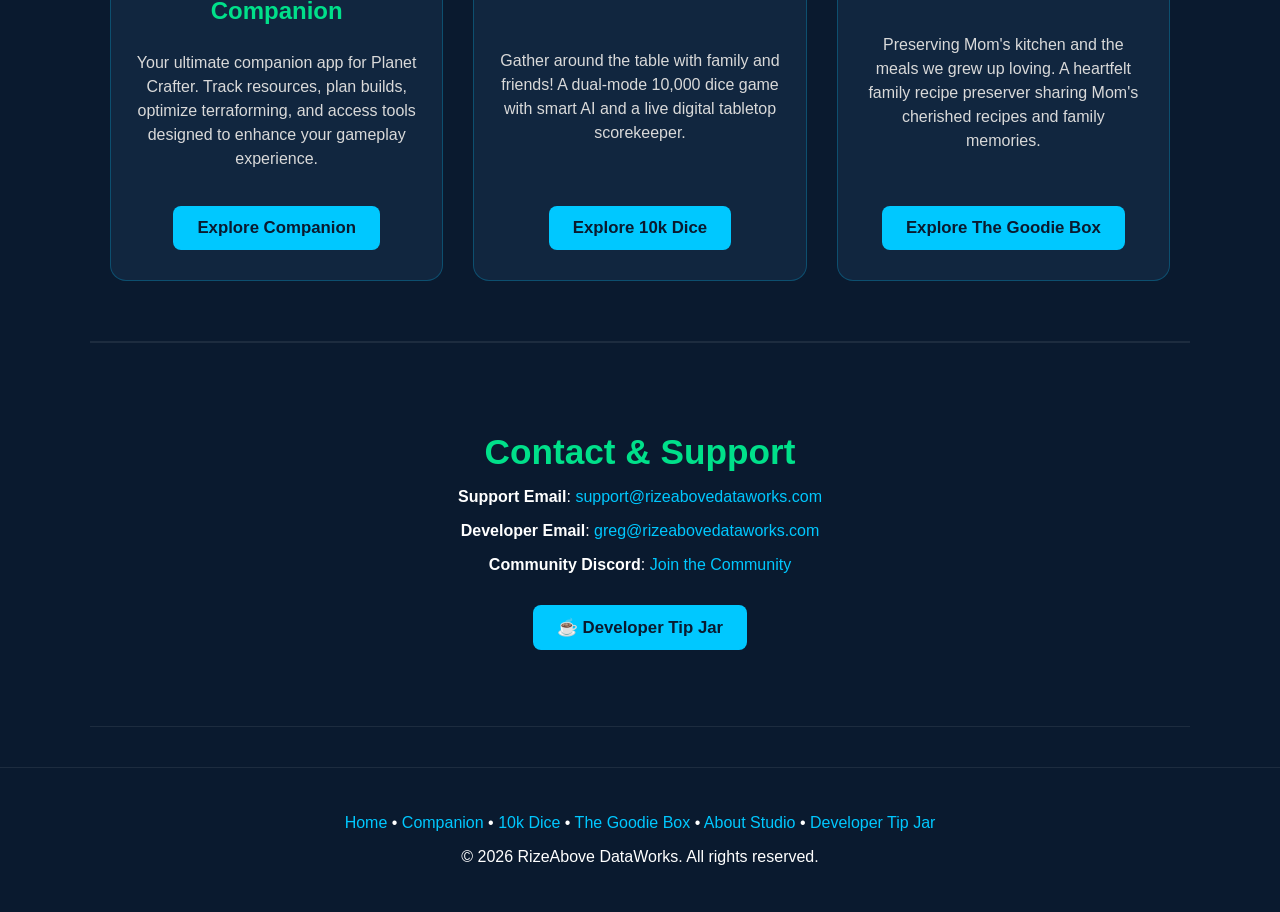
==== commit 669c7293: "Update developer email contact to greg@rizeabovedataworks.com" ====
--- a/index.html
+++ b/index.html
@@ -87,7 +87,7 @@
 <section id="contact" class="section section-dark text-center">
     <h2 class="section-title">Contact &amp; Support</h2>
     <p><strong>Support Email</strong>: <a href="mailto:support@rizeabovedataworks.com">support@rizeabovedataworks.com</a></p>
-    <p><strong>Developer Email</strong>: <a href="mailto:rizeabovedataworks@gmail.com">rizeabovedataworks@gmail.com</a></p>
+    <p><strong>Developer Email</strong>: <a href="mailto:greg@rizeabovedataworks.com">greg@rizeabovedataworks.com</a></p>
     <p><strong>Community Discord</strong>: <a href="https://discord.gg/yourserver" target="_blank">Join the Community</a></p>
     <p style="margin-top: 15px;"><a href="tip.html" class="button">☕ Developer Tip Jar</a></p>
 </section>
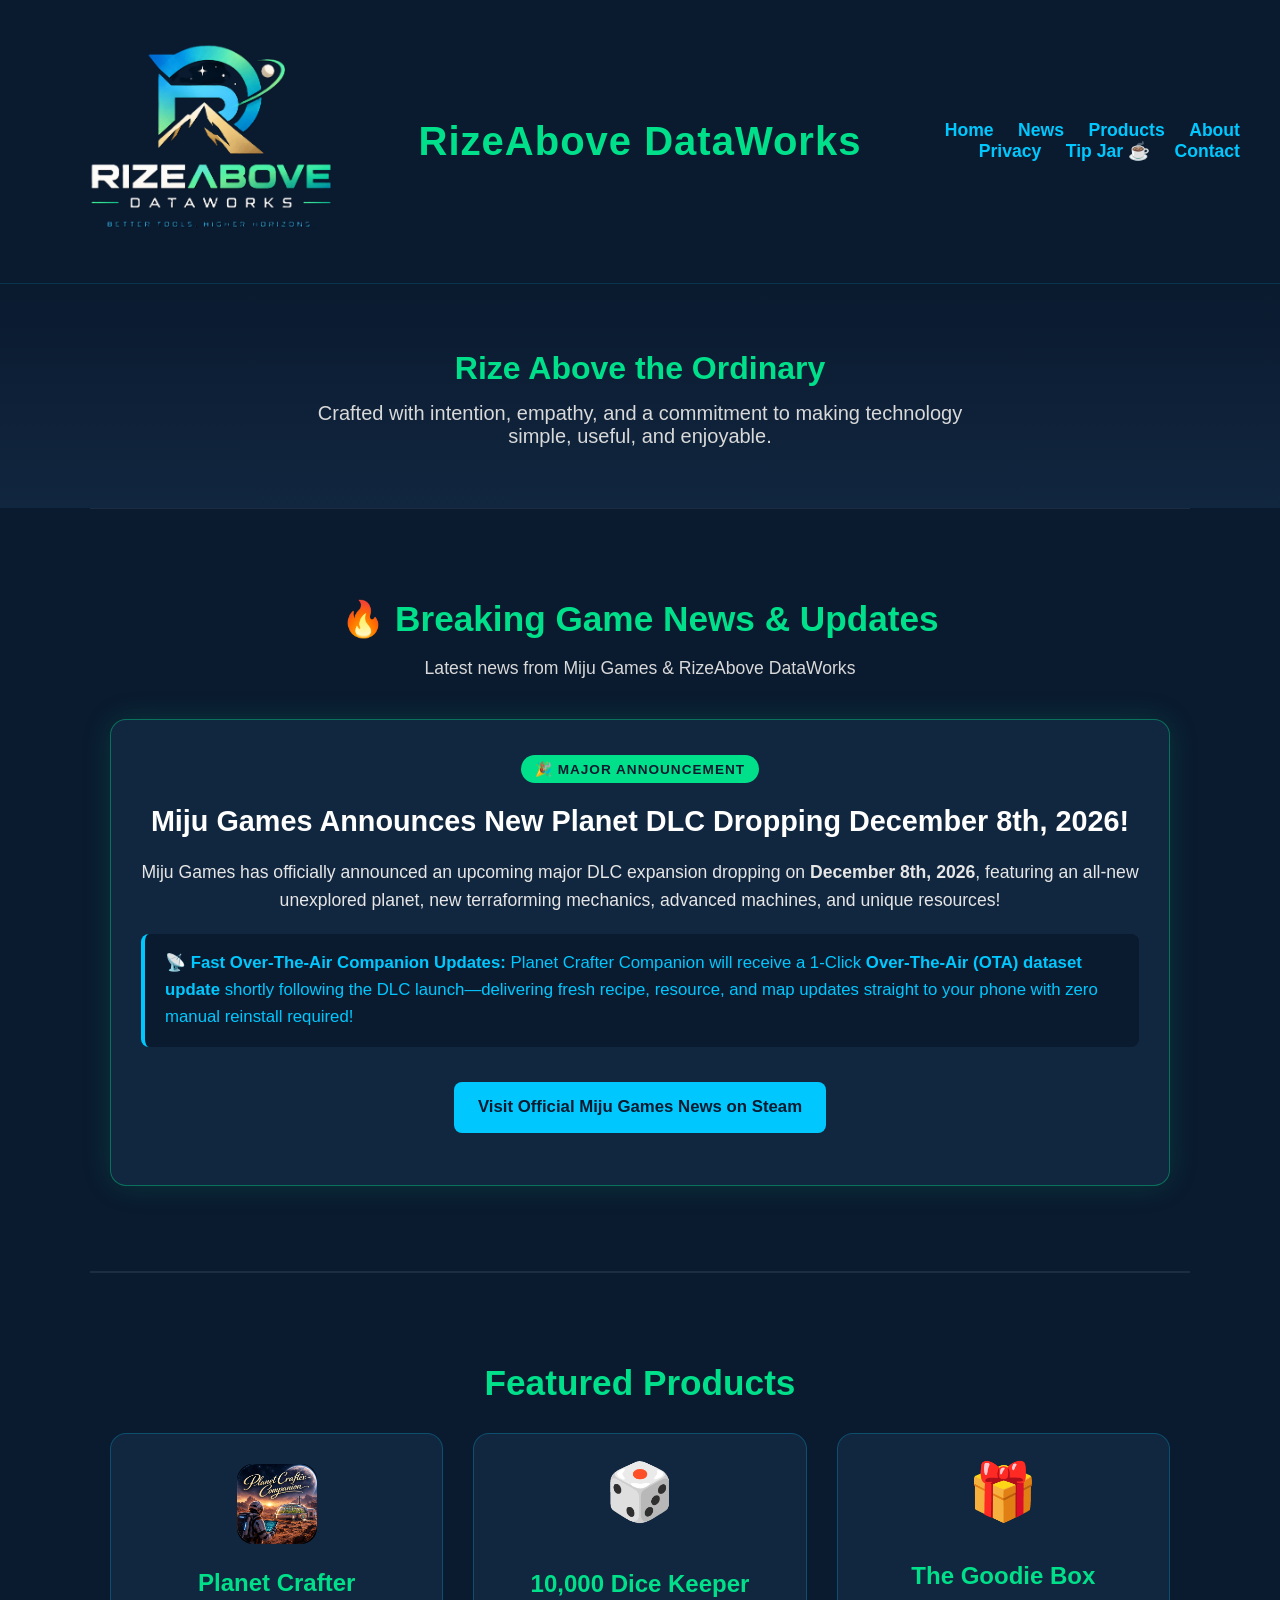
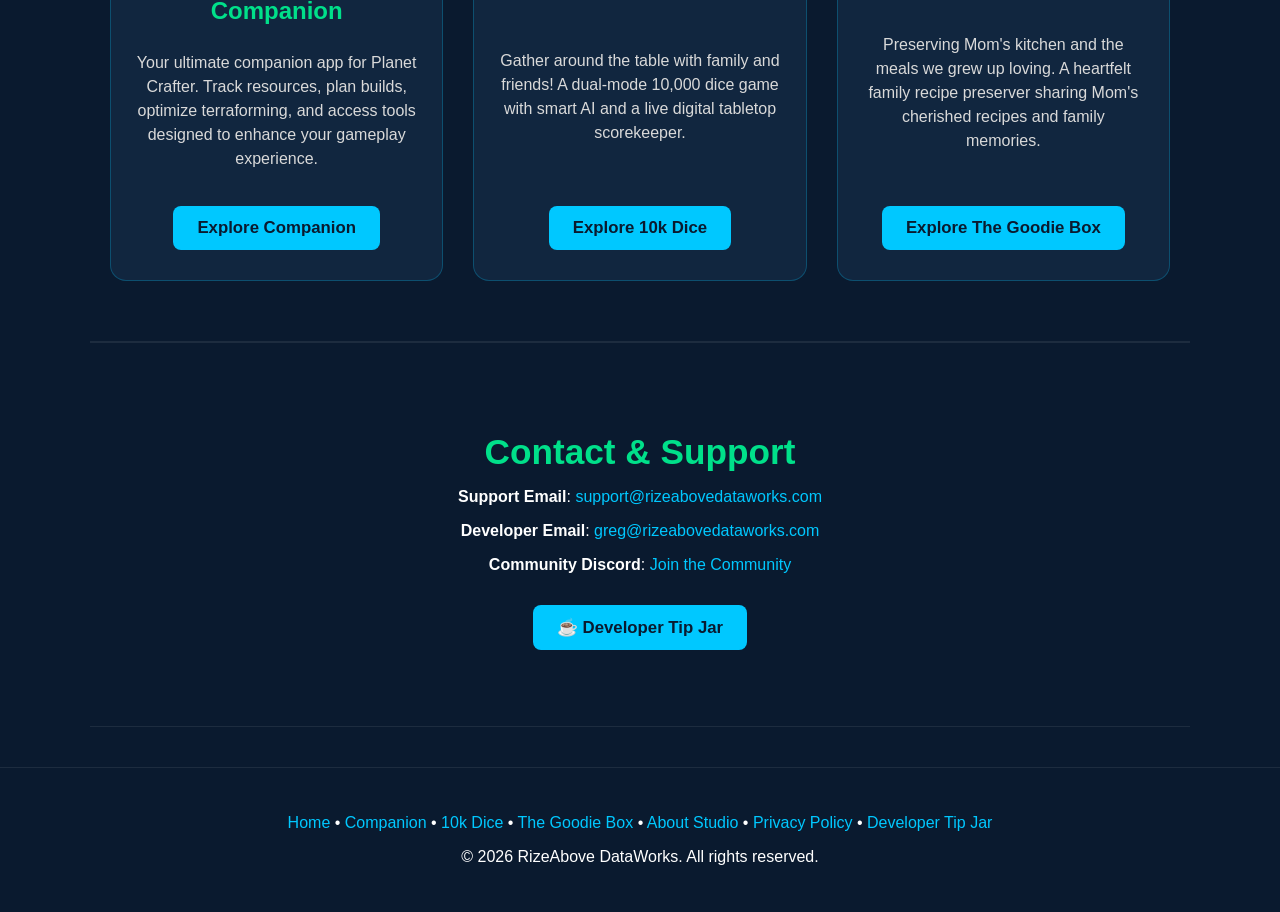
==== commit c0e8ca83: "Add Privacy Policy and Data Security page (privacy.html) covering Planet Crafter Companion, 10k Dice" ====
--- a/index.html
+++ b/index.html
@@ -23,6 +23,7 @@
         <a href="#news">News</a>
         <a href="#products">Products</a>
         <a href="about.html">About</a>
+        <a href="privacy.html">Privacy</a>
         <a href="tip.html">Tip Jar ☕</a>
         <a href="#contact">Contact</a>
     </nav>
@@ -78,7 +79,7 @@
             <div class="product-card-emoji">🎁</div>
             <h3>The Goodie Box</h3>
             <p>Preserving Mom's kitchen and the meals we grew up loving. A heartfelt family recipe preserver sharing Mom's cherished recipes and family memories.</p>
-            <a href="moms_kitchen.html" class="button">Explore The Goodie Box</a>
+            <a href="goodiebox.html" class="button">Explore The Goodie Box</a>
         </div>
     </div>
 </section>
@@ -95,7 +96,7 @@
 </main>
 
 <footer>
-    <p><a href="index.html">Home</a> • <a href="companion.html">Companion</a> • <a href="10k_dice.html">10k Dice</a> • <a href="moms_kitchen.html">The Goodie Box</a> • <a href="about.html">About Studio</a> • <a href="tip.html">Developer Tip Jar</a></p>
+    <p><a href="index.html">Home</a> • <a href="companion.html">Companion</a> • <a href="10k_dice.html">10k Dice</a> • <a href="goodiebox.html">The Goodie Box</a> • <a href="about.html">About Studio</a> • <a href="privacy.html">Privacy Policy</a> • <a href="tip.html">Developer Tip Jar</a></p>
     <p>© 2026 RizeAbove DataWorks. All rights reserved.</p>
 </footer>
 
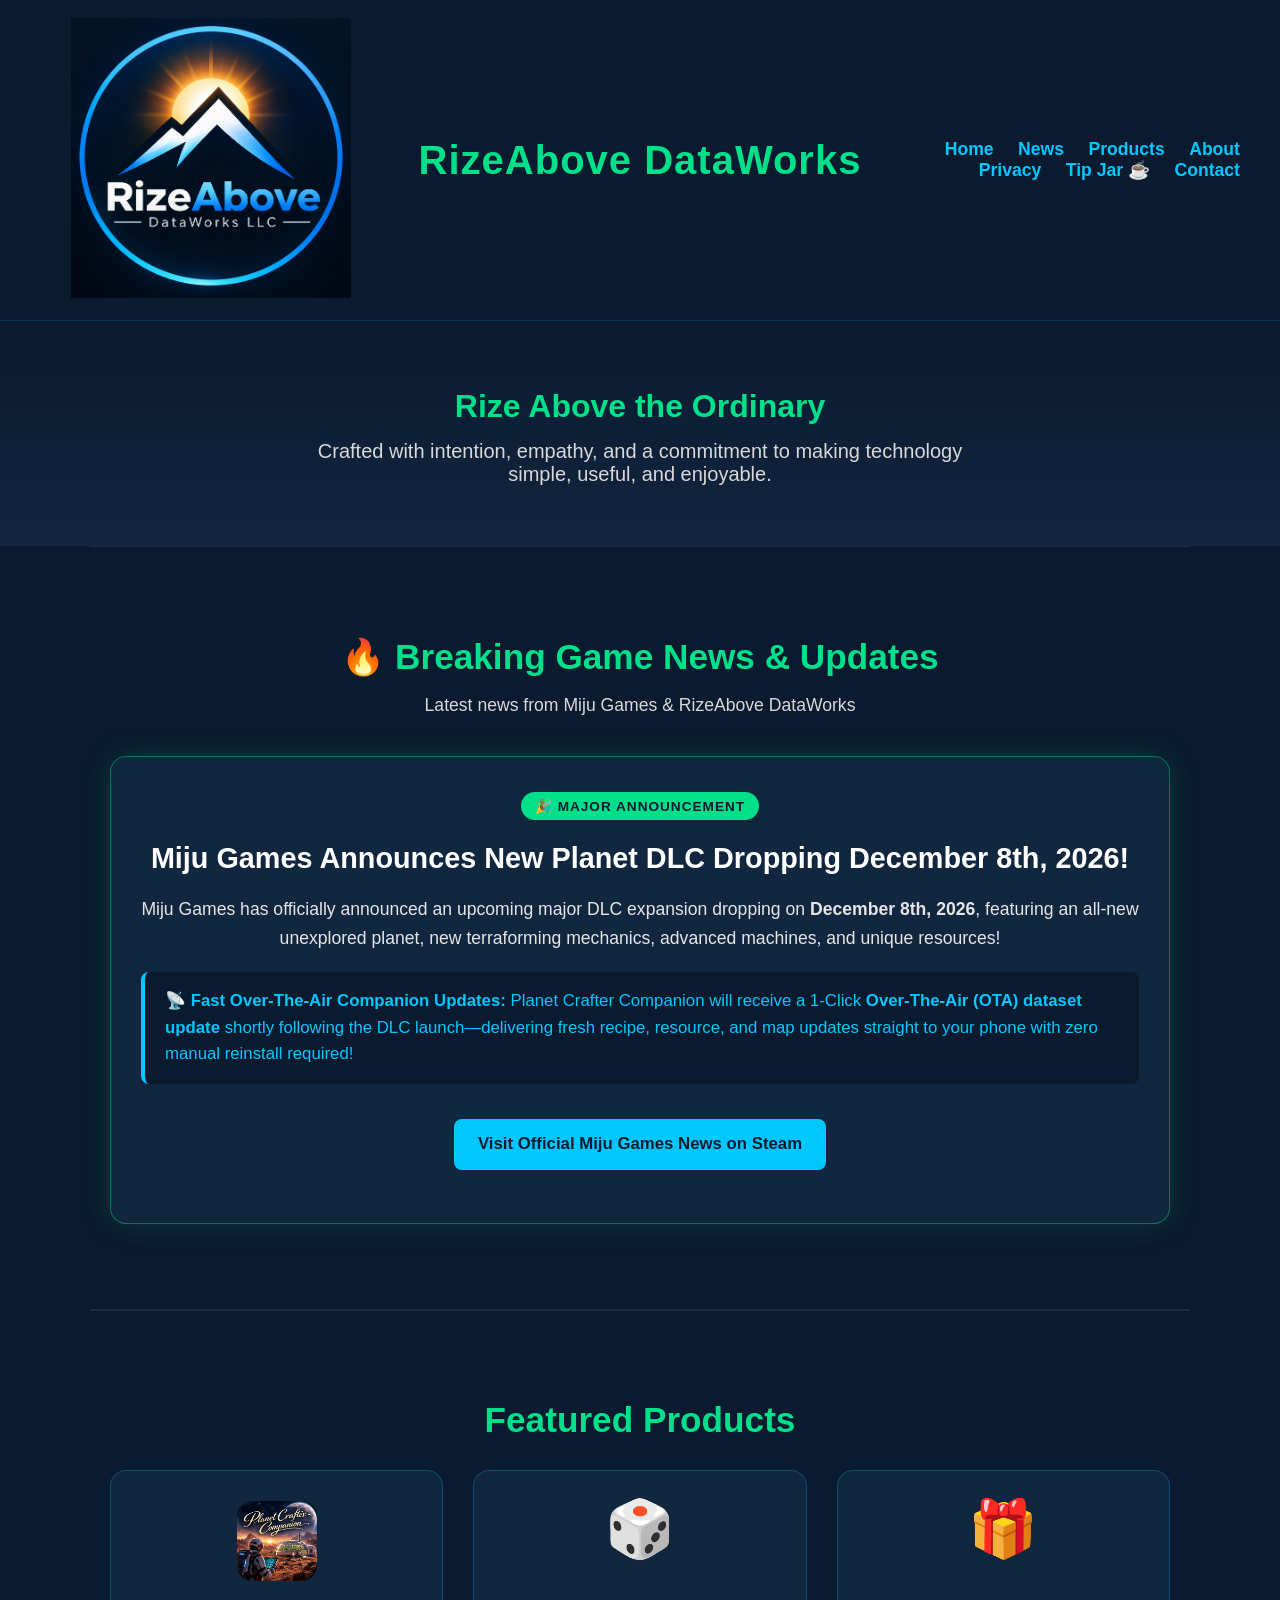
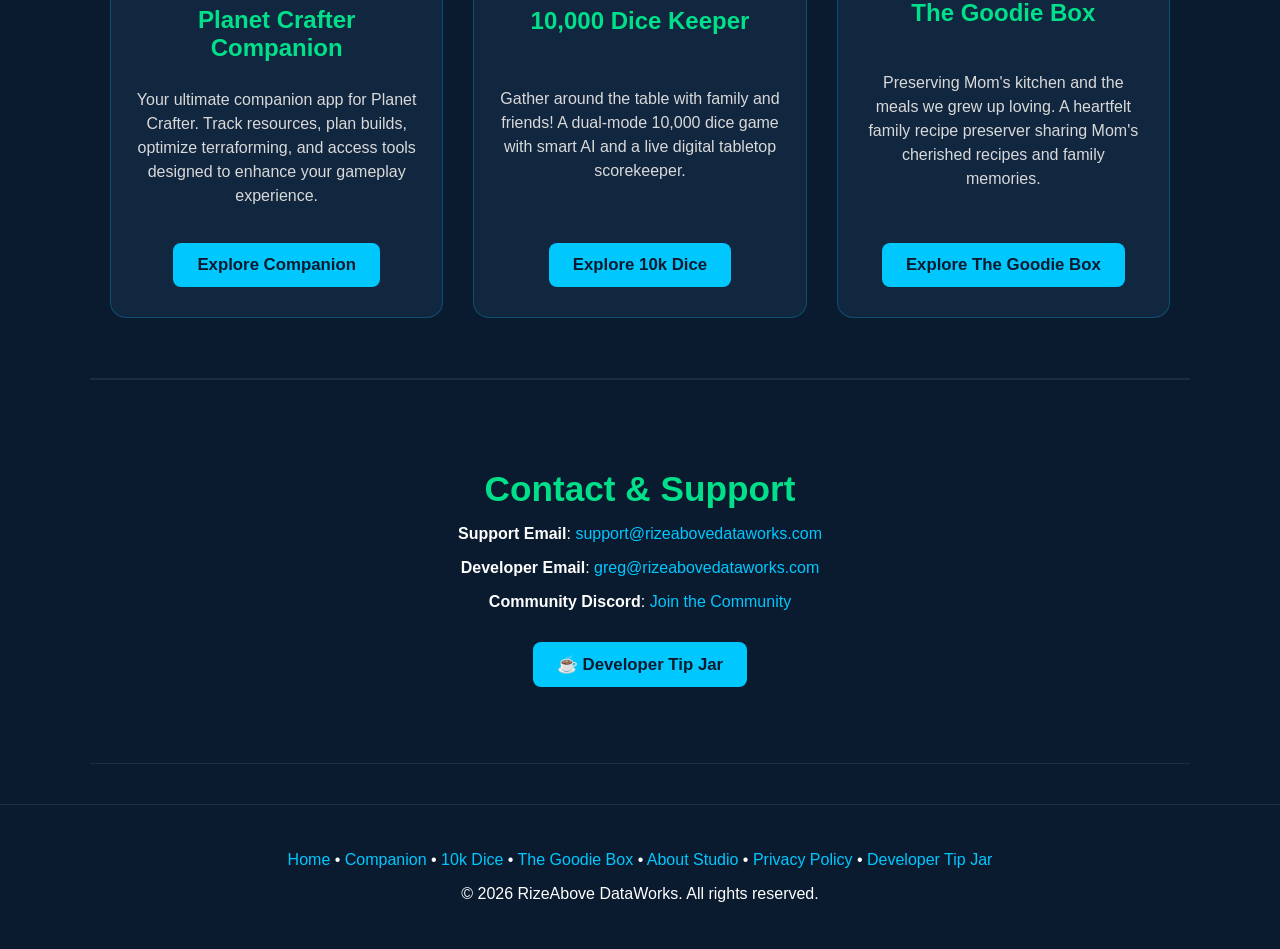
==== commit dcd7b871: "Update studio header logo to mainlogo_img.png across all website pages" ====
--- a/index.html
+++ b/index.html
@@ -11,7 +11,7 @@
 
 <header class="header-bar">
     <div class="header-left">
-        <a href="index.html"><img src="logo.png" alt="RizeAbove DataWorks Logo" class="logo"></a>
+        <a href="index.html"><img src="mainlogo_img.png" alt="RizeAbove DataWorks Logo" class="logo"></a>
     </div>
 
     <div class="header-center">
